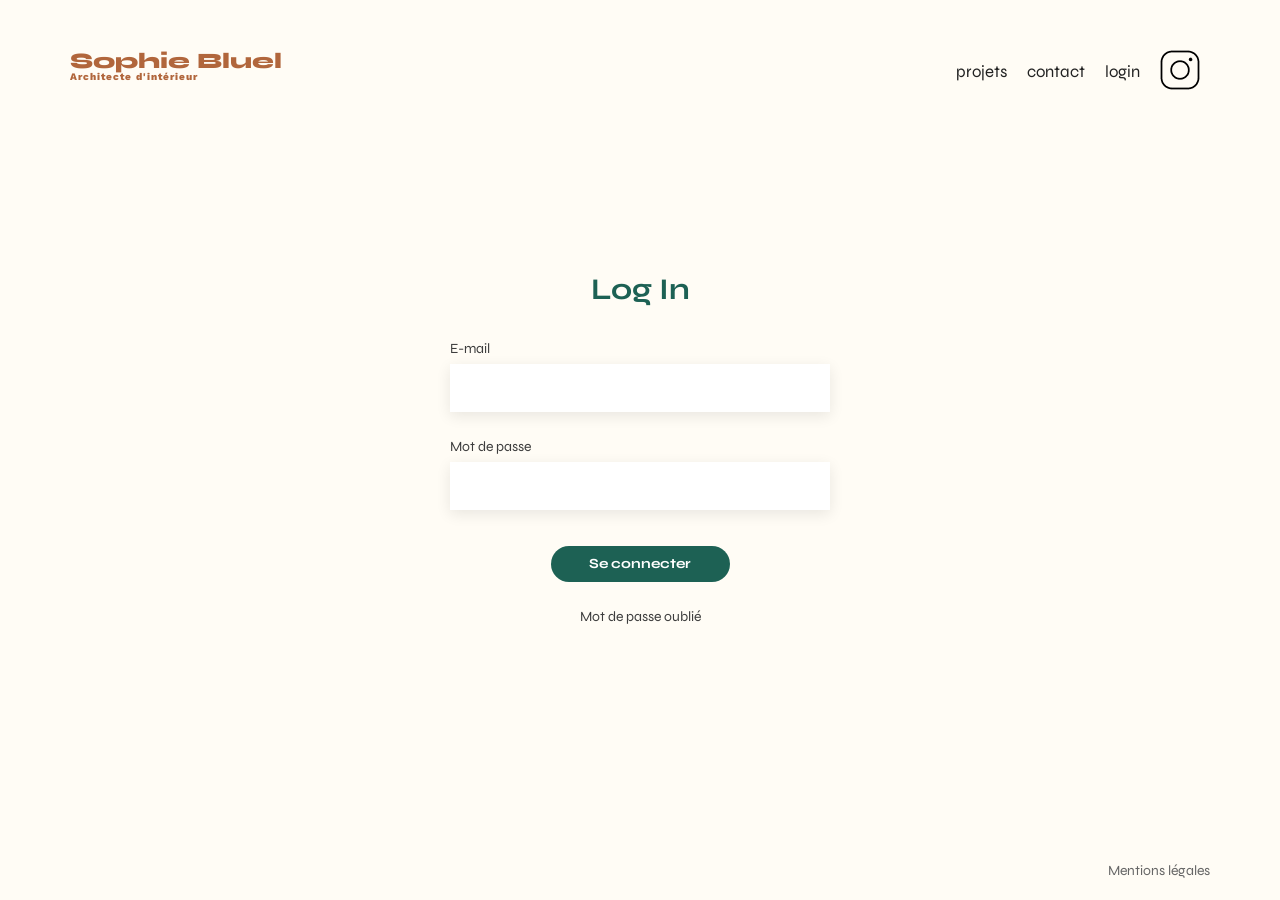
==== FrontEnd/view/login.html @ 89b34df5 "restructuration des dossiers + création de la page login + login.css et login.js" ====
﻿<!DOCTYPE html>
<html lang="fr">
<head>
  <meta charset="UTF-8">
  <meta name="viewport" content="width=device-width, initial-scale=1.0">
  <title>Sophie Bluel - Login</title>
  <link rel="preconnect" href="https://fonts.googleapis.com">
  <link rel="preconnect" href="https://fonts.gstatic.com" crossorigin>
  <link href="https://fonts.googleapis.com/css2?family=Syne:wght@700;800&family=Work+Sans:wght@400;500&display=swap" rel="stylesheet">
  <link rel="stylesheet" href="../assets/styles/login.css">
</head>
<body>
  <div class="page">
    <header>
      <h1>Sophie Bluel <span>Architecte d'intérieur</span></h1>
      <nav>
        <ul>
          <li>projets</li>
          <li>contact</li>
          <li><a href="./login.html">login</a></li>
          <li><img src="../assets/icons/instagram.png" alt="Instagram"></li>
        </ul>
      </nav>
    </header>

    <main class="login-main">
      <section class="login-section" aria-labelledby="login-title">
        <h2 id="login-title">Log In</h2>

        <form class="login-form" action="#" method="post">
          <label for="email">E-mail</label>
          <input type="email" id="email" name="email" autocomplete="email" required>

          <label for="password">Mot de passe</label>
          <input type="password" id="password" name="password" autocomplete="current-password" required>

          <button type="submit">Se connecter</button>
        </form>

        <a class="forgot-password" href="#">Mot de passe oublié</a>
      </section>
    </main>

    <footer class="site-footer">
      <a href="#">Mentions légales</a>
    </footer>
  </div>
</body>
</html>
---- FrontEnd/assets/styles/login.css ----
﻿/* Reset */
* {
  box-sizing: border-box;
  margin: 0;
  padding: 0;
}

html,
body {
  height: 100%;
}

body {
  max-width: 1140px;
  margin: auto;
  background: #fffcf5;
  color: #222;
  font-size: 14px;
  font-family: "Syne", sans-serif;
  line-height: 1;
}

ol,
ul {
  list-style: none;
}

a {
  color: inherit;
  text-decoration: none;
}

header {
  display: flex;
  justify-content: space-between;
  margin: 50px 0;
}

h1 {
  display: flex;
  flex-direction: column;
  font-family: "Syne", sans-serif;
  font-size: 22px;
  font-weight: 800;
  color: #b1663c;
}

h1 > span {
  font-family: "Work Sans", sans-serif;
  font-size: 10px;
  letter-spacing: 0.1em;
}

nav ul {
  display: flex;
  align-items: center;
}

nav li {
  padding: 0 10px;
  font-size: 1.2em;
}

li:hover {
  color: #b1663c;
}

.page {
  min-height: 100vh;
  display: flex;
  flex-direction: column;
}

.login-main {
  flex: 1;
  display: flex;
  justify-content: center;
  align-items: flex-start;
  padding-top: 130px;
}

.login-section {
  width: 100%;
  max-width: 380px;
  text-align: center;
}

h2 {
  font-family: "Syne", sans-serif;
  font-size: 30px;
  font-weight: 700;
  color: #1d6154;
}

.login-form {
  margin-top: 38px;
  text-align: left;
  display: flex;
  flex-direction: column;
}

.login-form label {
  font-size: 14px;
  margin-bottom: 8px;
  color: #3d3d3d;
}

.login-form input {
  height: 48px;
  border: none;
  background: #fff;
  box-shadow: 0 4px 14px rgba(0, 0, 0, 0.09);
  margin-bottom: 28px;
  padding: 0 12px;
  font-size: 14px;
}

.login-form button {
  width: 179px;
  height: 36px;
  margin: 8px auto 0;
  border: none;
  border-radius: 60px;
  background: #1d6154;
  color: #fff;
  font-family: "Syne", sans-serif;
  font-size: 14px;
  font-weight: 700;
  cursor: pointer;
}

.forgot-password {
  display: inline-block;
  margin-top: 28px;
  color: #3d3d3d;
  font-size: 14px;
  text-underline-offset: 2px;
}

.site-footer {
  display: flex;
  justify-content: flex-end;
  padding: 22px 0;
}

.site-footer a {
  text-decoration: none;
  color: #666;
  font-size: 14px;
}

@media (max-width: 768px) {
  header {
    flex-direction: column;
    gap: 24px;
  }

  .login-main {
    padding-top: 90px;
  }
}
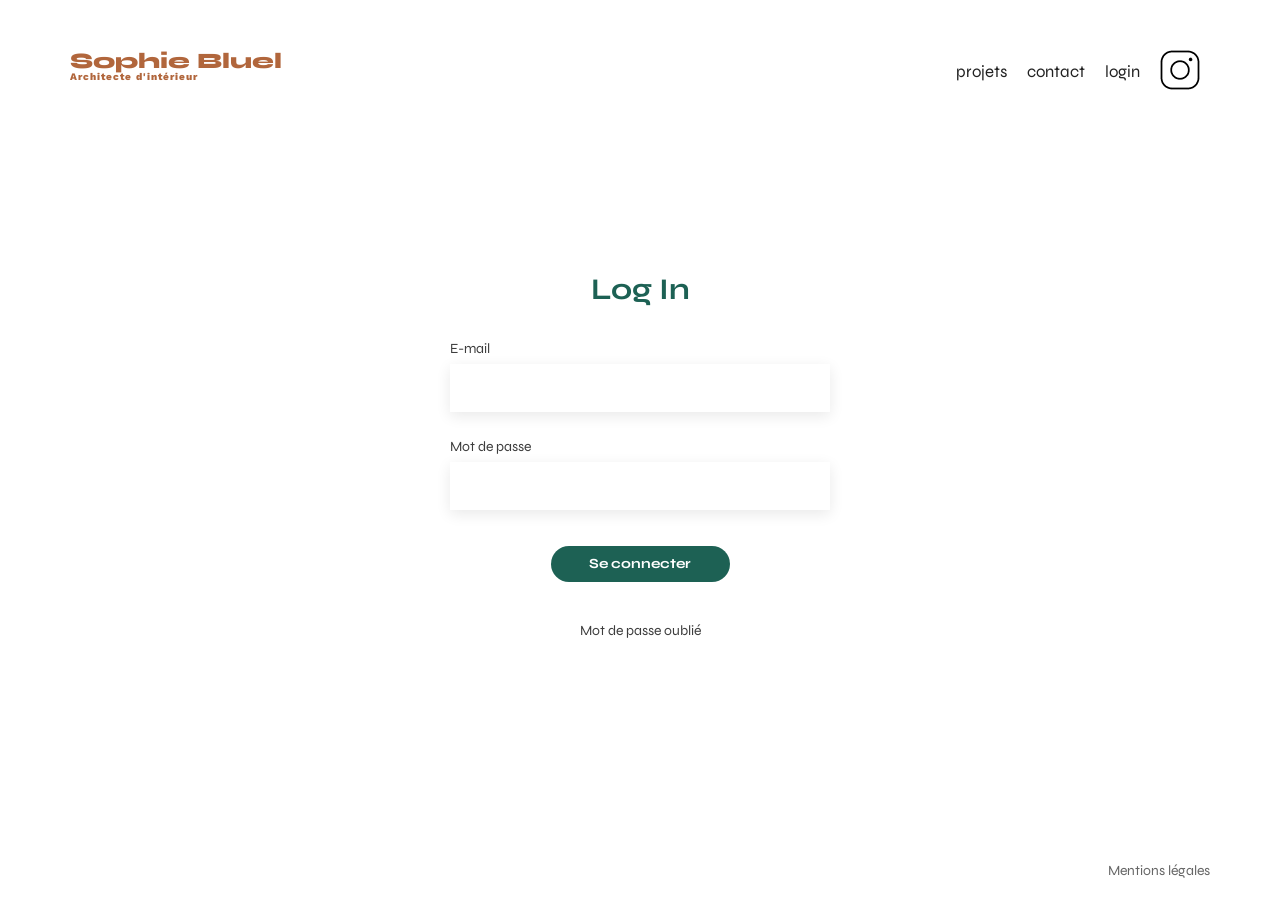
==== commit 3b4df8ff: "création de la page de login html/css + JS : récupération du formulaire et des éléments de celui ci " ====
--- a/FrontEnd/view/login.html
+++ b/FrontEnd/view/login.html
@@ -27,7 +27,7 @@
       <section class="login-section" aria-labelledby="login-title">
         <h2 id="login-title">Log In</h2>
 
-        <form class="login-form" action="#" method="post">
+        <form id="login-form" class="login-form" action="#" method="post">
           <label for="email">E-mail</label>
           <input type="email" id="email" name="email" autocomplete="email" required>
 
@@ -45,5 +45,6 @@
       <a href="#">Mentions légales</a>
     </footer>
   </div>
+  <script type="module" src="../assets/scripts/login.js"></script>
 </body>
 </html>
--- a/FrontEnd/assets/styles/login.css
+++ b/FrontEnd/assets/styles/login.css
@@ -13,7 +13,7 @@
 body {
   max-width: 1140px;
   margin: auto;
-  background: #fffcf5;
+  background-color: rgb(255, 255, 255);
   color: #222;
   font-size: 14px;
   font-family: "Syne", sans-serif;
@@ -137,6 +137,14 @@
   text-underline-offset: 2px;
 }
 
+.error-login {
+  margin-top: 14px;
+  color: #c0392b;
+  font-family: "Work Sans", sans-serif;
+  font-size: 14px;
+  text-align: center;
+}
+
 .site-footer {
   display: flex;
   justify-content: flex-end;
